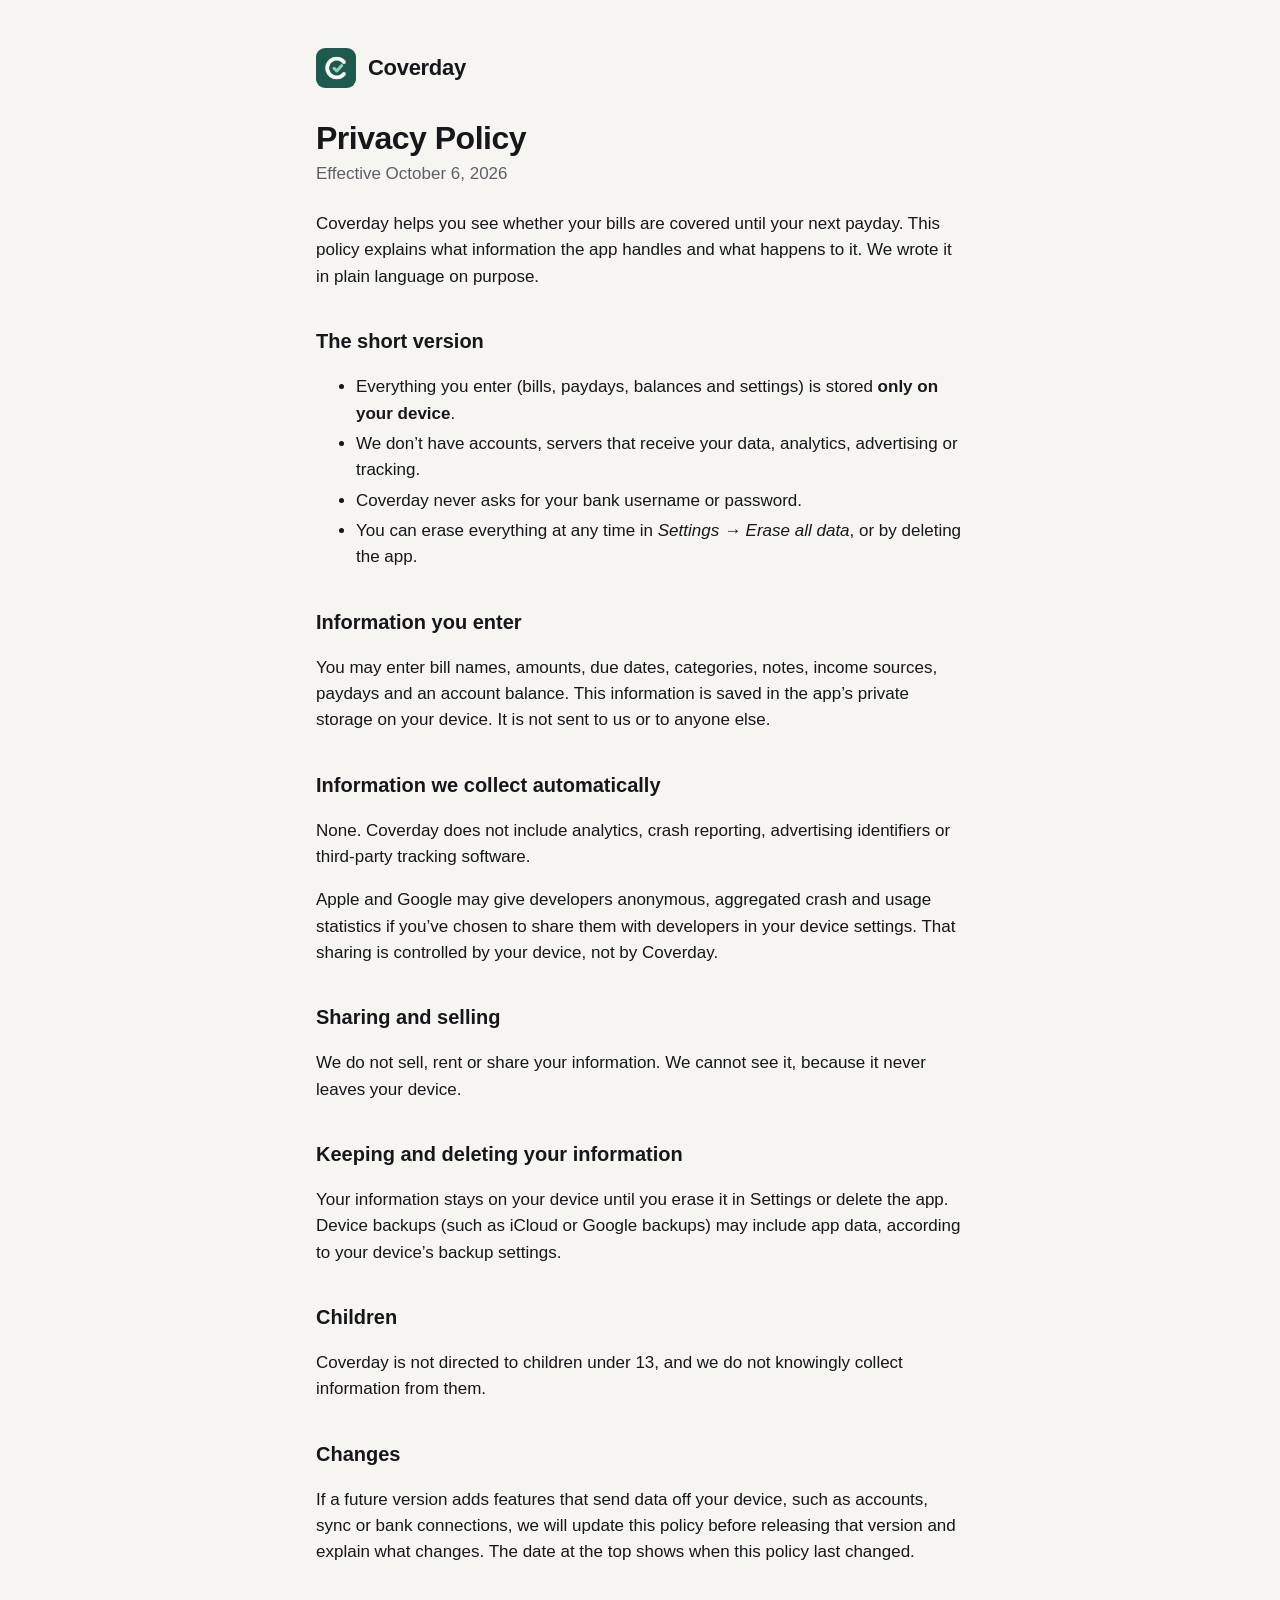
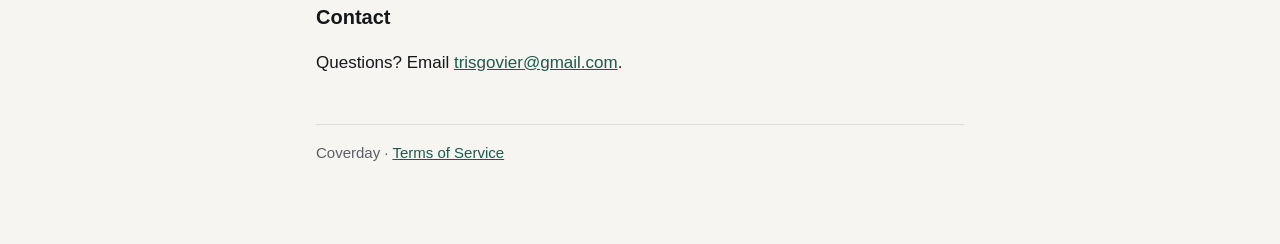
==== privacy.html @ e77270a2 "Coverday privacy policy and terms Co-Authored-By: Claude Opus 5.5 <noreply@anthropic.com>" ====
<!doctype html>
<html lang="en"><head><meta charset="utf-8"><meta name="viewport" content="width=device-width,initial-scale=1">
<title>Coverday Privacy Policy</title><link rel="icon" href="icon.png"><link rel="stylesheet" href="_style.css"></head>
<body><main>
<header><img src="icon.png" alt=""><span>Coverday</span></header>
<h1>Privacy Policy</h1>
<p class="meta">Effective October 6, 2026</p>

<p>Coverday helps you see whether your bills are covered until your next payday. This policy explains what information the app handles and what happens to it. We wrote it in plain language on purpose.</p>

<h2>The short version</h2>
<ul>
  <li>Everything you enter (bills, paydays, balances and settings) is stored <strong>only on your device</strong>.</li>
  <li>We don’t have accounts, servers that receive your data, analytics, advertising or tracking.</li>
  <li>Coverday never asks for your bank username or password.</li>
  <li>You can erase everything at any time in <em>Settings → Erase all data</em>, or by deleting the app.</li>
</ul>

<h2>Information you enter</h2>
<p>You may enter bill names, amounts, due dates, categories, notes, income sources, paydays and an account balance. This information is saved in the app’s private storage on your device. It is not sent to us or to anyone else.</p>

<h2>Information we collect automatically</h2>
<p>None. Coverday does not include analytics, crash reporting, advertising identifiers or third-party tracking software.</p>
<p>Apple and Google may give developers anonymous, aggregated crash and usage statistics if you’ve chosen to share them with developers in your device settings. That sharing is controlled by your device, not by Coverday.</p>

<h2>Sharing and selling</h2>
<p>We do not sell, rent or share your information. We cannot see it, because it never leaves your device.</p>

<h2>Keeping and deleting your information</h2>
<p>Your information stays on your device until you erase it in Settings or delete the app. Device backups (such as iCloud or Google backups) may include app data, according to your device’s backup settings.</p>

<h2>Children</h2>
<p>Coverday is not directed to children under 13, and we do not knowingly collect information from them.</p>

<h2>Changes</h2>
<p>If a future version adds features that send data off your device, such as accounts, sync or bank connections, we will update this policy before releasing that version and explain what changes. The date at the top shows when this policy last changed.</p>

<h2>Contact</h2>
<p>Questions? Email <a href="mailto:trisgovier@gmail.com">trisgovier@gmail.com</a>.</p>

<footer>Coverday · <a href="terms.html">Terms of Service</a></footer>
</main></body></html>
---- _style.css ----
:root { --bg:#F6F5F1; --text:#15171A; --muted:#5C6066; --accent:#1D5A4D; --rule:rgba(21,23,26,.1); }
@media (prefers-color-scheme: dark) { :root { --bg:#0E0F10; --text:#F2F1EC; --muted:#A4A8AE; --accent:#8ED2BB; --rule:rgba(255,255,255,.1); } }
* { box-sizing: border-box; }
body { margin:0; background:var(--bg); color:var(--text); font:17px/1.55 -apple-system, BlinkMacSystemFont, "Segoe UI", Roboto, sans-serif; }
main { max-width:680px; margin:0 auto; padding:48px 16px 80px; }
header { display:flex; align-items:center; gap:12px; margin-bottom:32px; }
header img { width:40px; height:40px; border-radius:9px; }
header span { font-weight:700; font-size:22px; letter-spacing:-.3px; }
h1 { font-size:32px; line-height:1.15; letter-spacing:-.5px; margin:0 0 4px; }
h2 { font-size:20px; margin:36px 0 8px; }
.meta { color:var(--muted); margin:0 0 24px; }
a { color:var(--accent); }
li { margin:4px 0; }
footer { margin-top:48px; padding-top:16px; border-top:1px solid var(--rule); color:var(--muted); font-size:15px; }
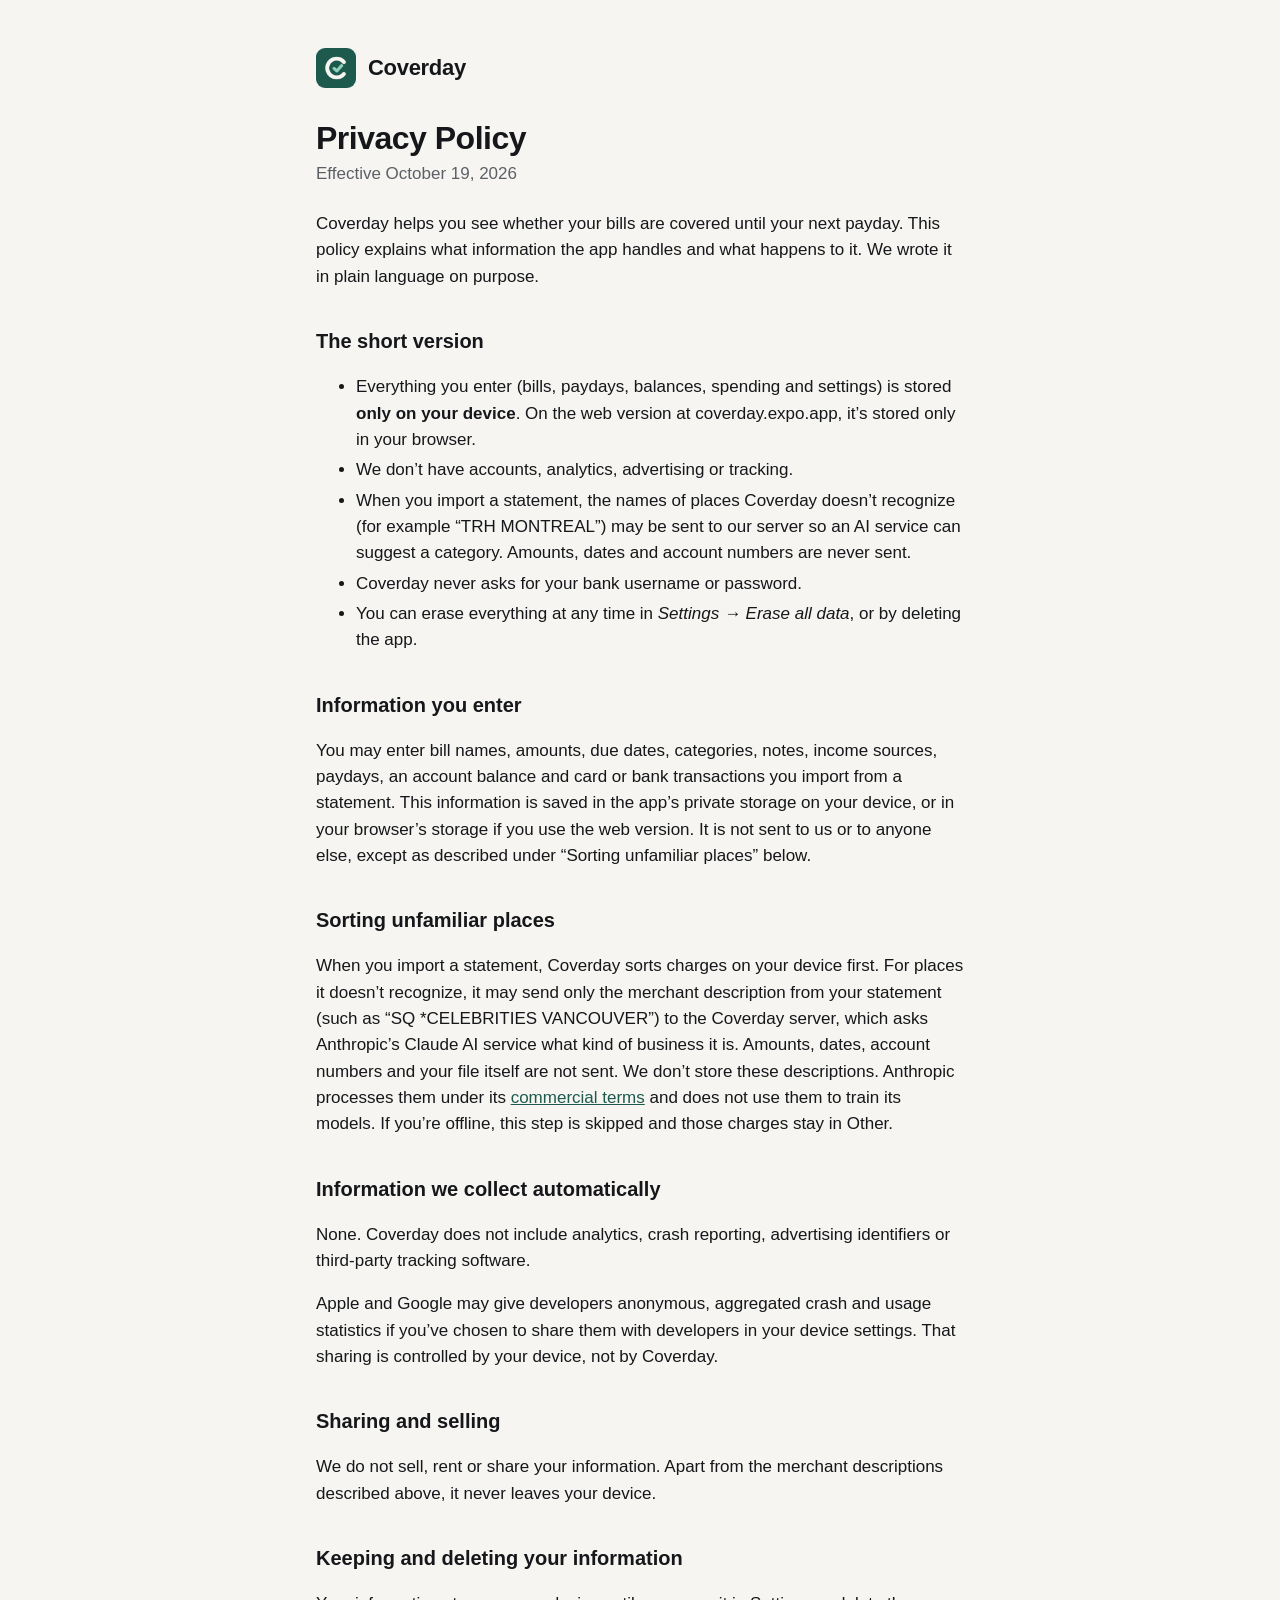
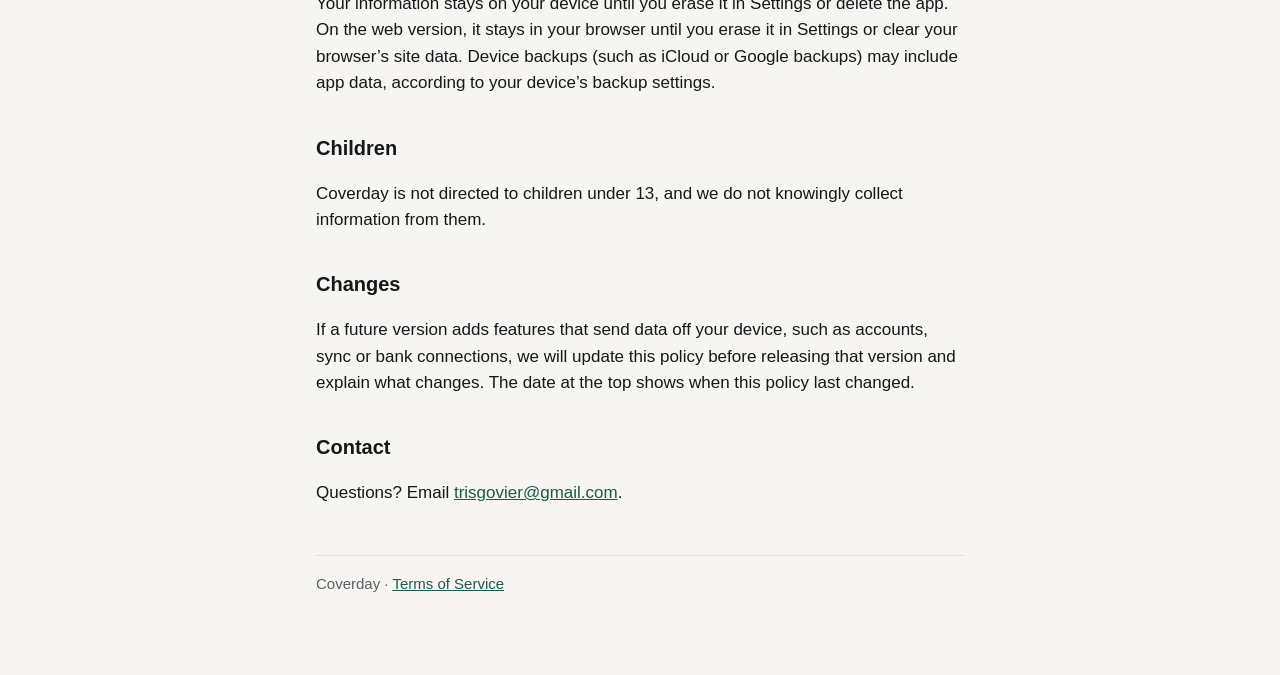
==== commit e56c2f47: "Update privacy policy for the web version and statement imports; link to the web app Co-Authored-By:" ====
--- a/privacy.html
+++ b/privacy.html
@@ -4,30 +4,34 @@
 <body><main>
 <header><img src="icon.png" alt=""><span>Coverday</span></header>
 <h1>Privacy Policy</h1>
-<p class="meta">Effective October 6, 2026</p>
+<p class="meta">Effective October 19, 2026</p>
 
 <p>Coverday helps you see whether your bills are covered until your next payday. This policy explains what information the app handles and what happens to it. We wrote it in plain language on purpose.</p>
 
 <h2>The short version</h2>
 <ul>
-  <li>Everything you enter (bills, paydays, balances and settings) is stored <strong>only on your device</strong>.</li>
-  <li>We don’t have accounts, servers that receive your data, analytics, advertising or tracking.</li>
+  <li>Everything you enter (bills, paydays, balances, spending and settings) is stored <strong>only on your device</strong>. On the web version at coverday.expo.app, it’s stored only in your browser.</li>
+  <li>We don’t have accounts, analytics, advertising or tracking.</li>
+  <li>When you import a statement, the names of places Coverday doesn’t recognize (for example “TRH MONTREAL”) may be sent to our server so an AI service can suggest a category. Amounts, dates and account numbers are never sent.</li>
   <li>Coverday never asks for your bank username or password.</li>
   <li>You can erase everything at any time in <em>Settings → Erase all data</em>, or by deleting the app.</li>
 </ul>
 
 <h2>Information you enter</h2>
-<p>You may enter bill names, amounts, due dates, categories, notes, income sources, paydays and an account balance. This information is saved in the app’s private storage on your device. It is not sent to us or to anyone else.</p>
+<p>You may enter bill names, amounts, due dates, categories, notes, income sources, paydays, an account balance and card or bank transactions you import from a statement. This information is saved in the app’s private storage on your device, or in your browser’s storage if you use the web version. It is not sent to us or to anyone else, except as described under “Sorting unfamiliar places” below.</p>
+
+<h2>Sorting unfamiliar places</h2>
+<p>When you import a statement, Coverday sorts charges on your device first. For places it doesn’t recognize, it may send only the merchant description from your statement (such as “SQ *CELEBRITIES VANCOUVER”) to the Coverday server, which asks Anthropic’s Claude AI service what kind of business it is. Amounts, dates, account numbers and your file itself are not sent. We don’t store these descriptions. Anthropic processes them under its <a href="https://www.anthropic.com/legal/commercial-terms">commercial terms</a> and does not use them to train its models. If you’re offline, this step is skipped and those charges stay in Other.</p>
 
 <h2>Information we collect automatically</h2>
 <p>None. Coverday does not include analytics, crash reporting, advertising identifiers or third-party tracking software.</p>
 <p>Apple and Google may give developers anonymous, aggregated crash and usage statistics if you’ve chosen to share them with developers in your device settings. That sharing is controlled by your device, not by Coverday.</p>
 
 <h2>Sharing and selling</h2>
-<p>We do not sell, rent or share your information. We cannot see it, because it never leaves your device.</p>
+<p>We do not sell, rent or share your information. Apart from the merchant descriptions described above, it never leaves your device.</p>
 
 <h2>Keeping and deleting your information</h2>
-<p>Your information stays on your device until you erase it in Settings or delete the app. Device backups (such as iCloud or Google backups) may include app data, according to your device’s backup settings.</p>
+<p>Your information stays on your device until you erase it in Settings or delete the app. On the web version, it stays in your browser until you erase it in Settings or clear your browser’s site data. Device backups (such as iCloud or Google backups) may include app data, according to your device’s backup settings.</p>
 
 <h2>Children</h2>
 <p>Coverday is not directed to children under 13, and we do not knowingly collect information from them.</p>
